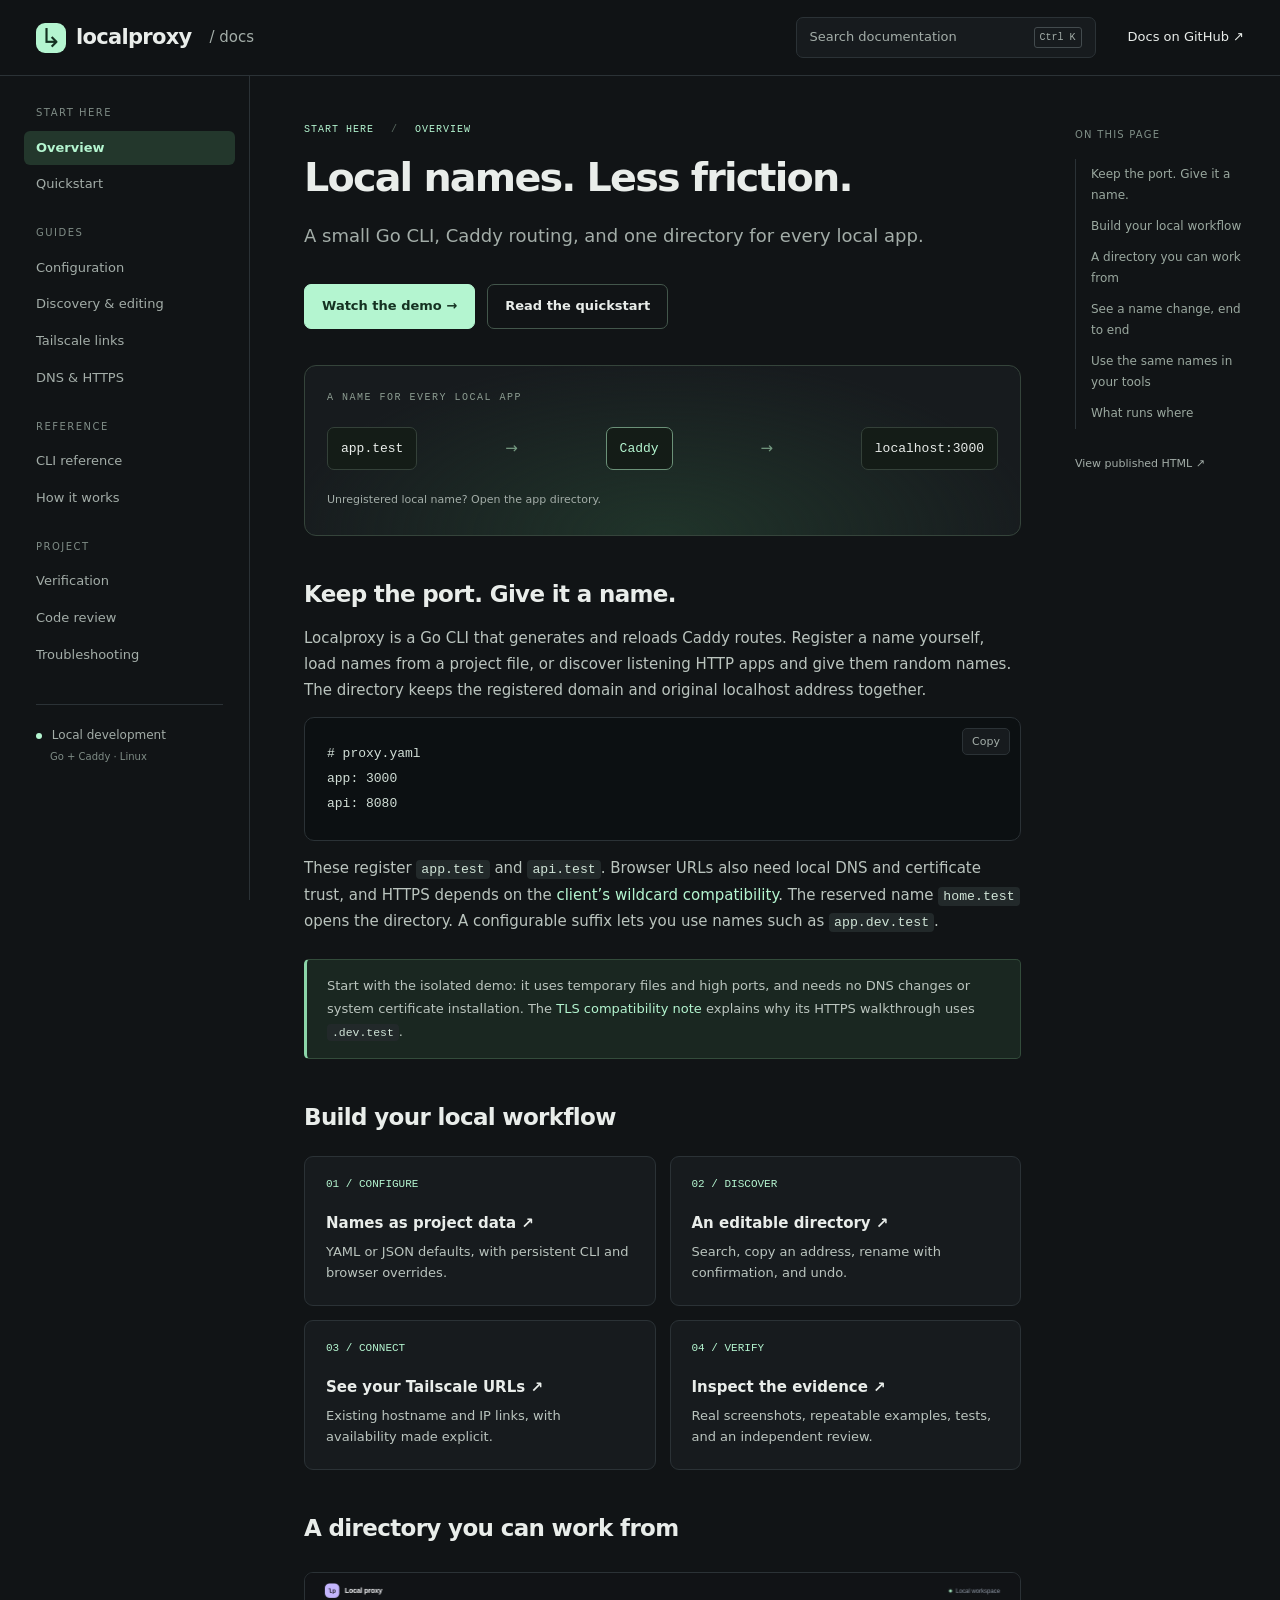
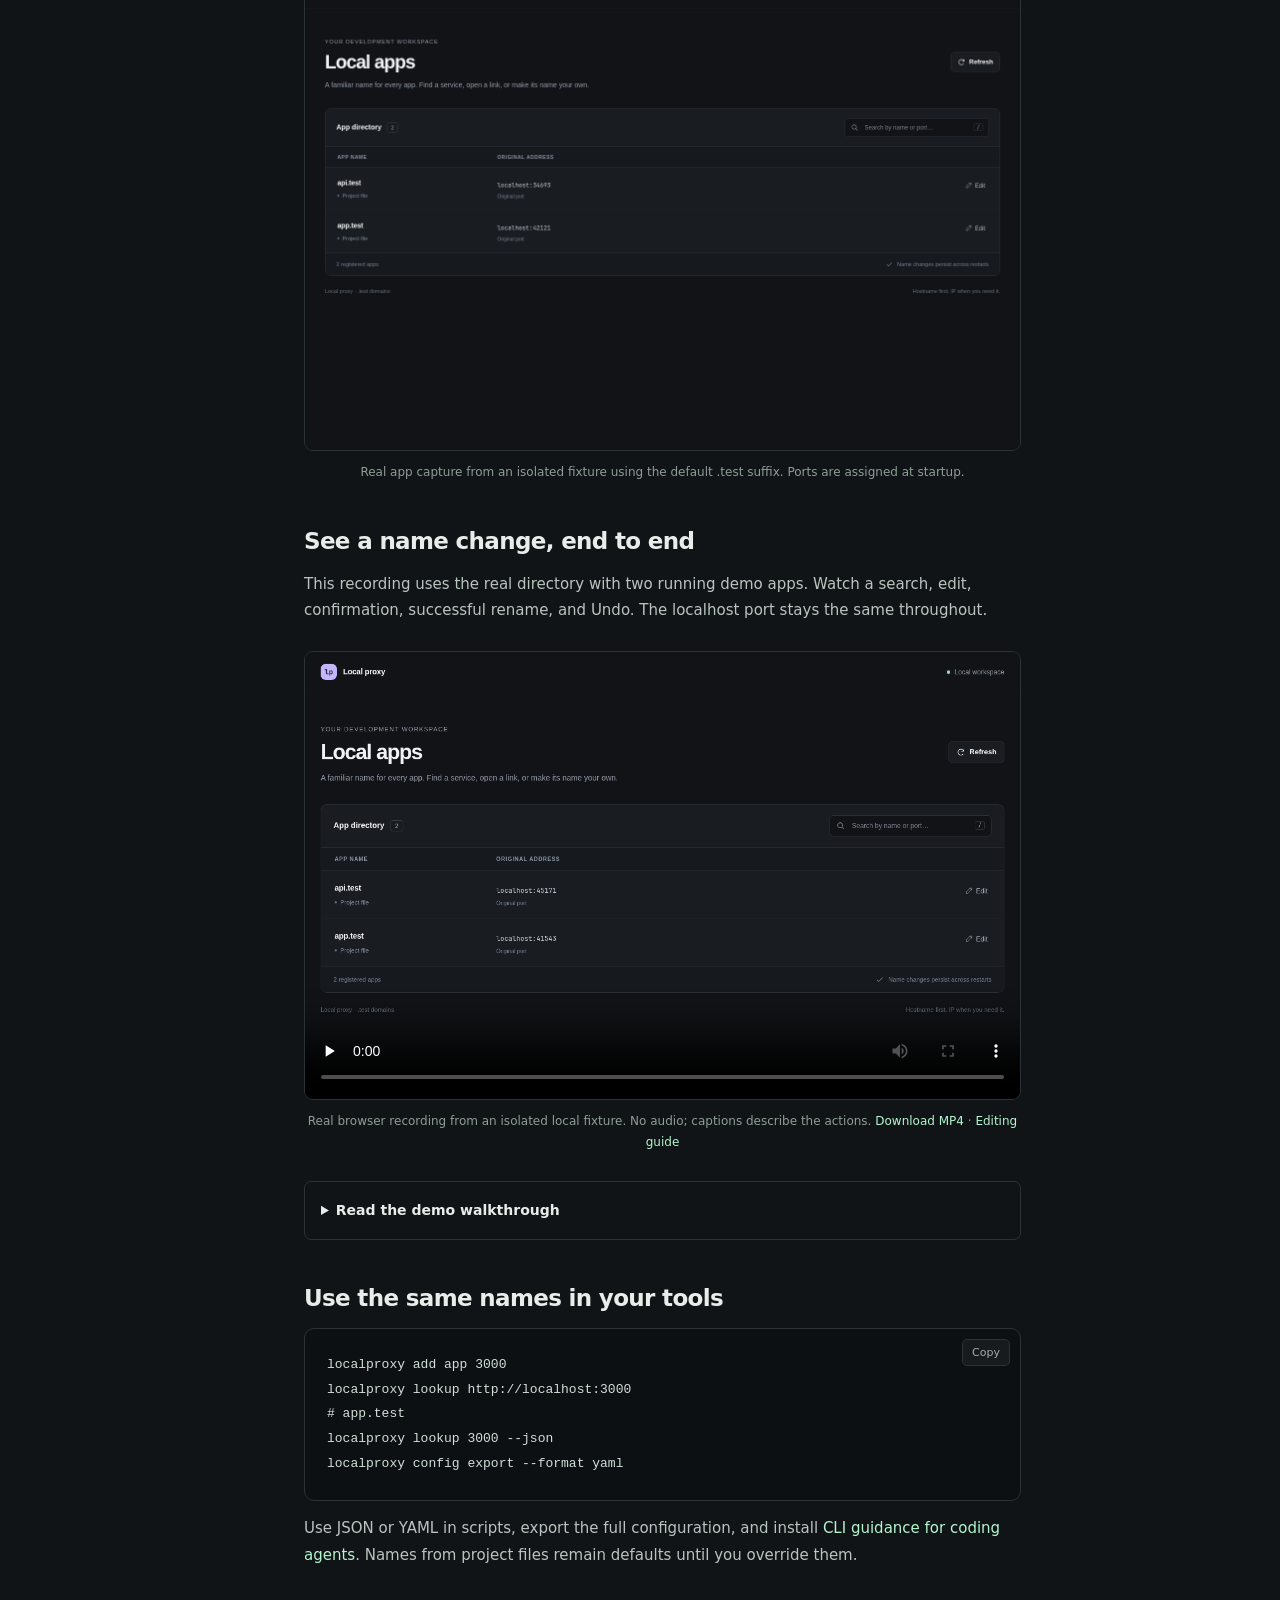
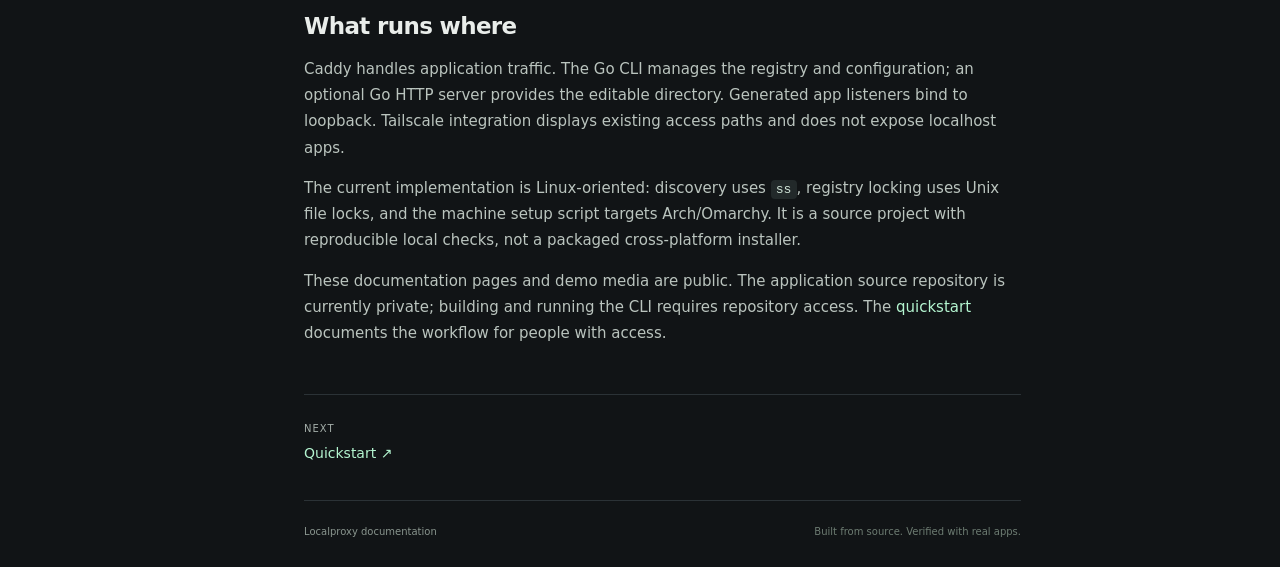
==== index.html @ 9cc5ea52 "Publish Local Proxy docs from e8565fd" ====
<!doctype html>
<html lang="en"><head><meta charset="utf-8"><meta name="viewport" content="width=device-width,initial-scale=1">
<meta name="description" content="A small Go CLI, Caddy routing, and one directory for every local app."><meta name="color-scheme" content="dark">
<title>Overview · Localproxy docs</title><link rel="icon" href="assets/icon.svg" type="image/svg+xml">
<link rel="stylesheet" href="assets/site.css"><script src="assets/site.js" defer></script></head>
<body><a class="skip" href="#main">Skip to content</a>
<header class="topbar"><a class="brand" href="index.html"><span class="brand-icon" aria-hidden="true">↳</span>localproxy<span class="docs-label">/ docs</span></a>
<button class="search-trigger" type="button" aria-haspopup="dialog"><span>Search documentation</span><kbd>Ctrl K</kbd></button>
<a class="repo-link" href="https://github.com/aaronS7/local-proxy-docs">Docs on GitHub <span aria-hidden="true">↗</span></a>
<button id="menu-toggle" type="button" aria-expanded="false" aria-controls="sidebar">Menu</button></header>
<div class="layout"><aside id="sidebar"><nav aria-label="Documentation"><p class="nav-label">START HERE</p><a href="index.html" aria-current="page">Overview</a><a href="quickstart.html">Quickstart</a><p class="nav-label">GUIDES</p><a href="configuration.html">Configuration</a><a href="directory.html">Discovery & editing</a><a href="tailnet.html">Tailscale links</a><a href="dns.html">DNS & HTTPS</a><p class="nav-label">REFERENCE</p><a href="cli.html">CLI reference</a><a href="architecture.html">How it works</a><p class="nav-label">PROJECT</p><a href="verification.html">Verification</a><a href="review.html">Code review</a><a href="troubleshooting.html">Troubleshooting</a></nav><div class="sidebar-note"><span class="dot"></span> Local development<br><small>Go + Caddy · Linux</small></div></aside>
<main id="main"><div class="eyebrow">START HERE <span>/</span> Overview</div><h1>Local names. Less friction.</h1><p class="lead">A small Go CLI, Caddy routing, and one directory for every local app.</p><div class="actions"><a class="button primary" href="#demo">Watch the demo <span aria-hidden="true">→</span></a><a class="button" href="quickstart.html">Read the quickstart</a></div>
<div class="routing" role="img" aria-label="app.test routes through Caddy to localhost port 3000. Unknown names under .test open the directory."><div class="routing-caption">A NAME FOR EVERY LOCAL APP</div><div class="route-flow"><span class="route-node">app.test</span><span class="route-arrow">→</span><span class="route-node accent">Caddy</span><span class="route-arrow">→</span><span class="route-node">localhost:3000</span></div><small>Unregistered local name? Open the app directory.</small></div>
<h2 id="overview">Keep the port. Give it a name.</h2>
<p>Localproxy is a Go CLI that generates and reloads Caddy routes. Register a name yourself, load names from a project file, or discover listening HTTP apps and give them random names. The directory keeps the registered domain and original localhost address together.</p>
<pre><code># proxy.yaml
app: 3000
api: 8080</code></pre>
<p>These register <code>app.test</code> and <code>api.test</code>. Browser URLs also need local DNS and certificate trust, and HTTPS depends on the <a href="dns.html#compatibility">client’s wildcard compatibility</a>. The reserved name <code>home.test</code> opens the directory. A configurable suffix lets you use names such as <code>app.dev.test</code>.</p>
<div class="callout"><p>Start with the isolated demo: it uses temporary files and high ports, and needs no DNS changes or system certificate installation. The <a href="dns.html#compatibility">TLS compatibility note</a> explains why its HTTPS walkthrough uses <code>.dev.test</code>.</p></div>
<h2 id="explore">Build your local workflow</h2>
<div class="cards"><a class="card" href="configuration.html"><span class="card-number">01 / CONFIGURE</span><strong>Names as project data ↗</strong><p>YAML or JSON defaults, with persistent CLI and browser overrides.</p></a><a class="card" href="directory.html"><span class="card-number">02 / DISCOVER</span><strong>An editable directory ↗</strong><p>Search, copy an address, rename with confirmation, and undo.</p></a><a class="card" href="tailnet.html"><span class="card-number">03 / CONNECT</span><strong>See your Tailscale URLs ↗</strong><p>Existing hostname and IP links, with availability made explicit.</p></a><a class="card" href="verification.html"><span class="card-number">04 / VERIFY</span><strong>Inspect the evidence ↗</strong><p>Real screenshots, repeatable examples, tests, and an independent review.</p></a></div>
<h2 id="preview">A directory you can work from</h2>
<figure><a href="assets/screenshots/directory-desktop.png"><img src="assets/screenshots/directory-desktop.png" width="1440" height="960" alt="Actual Localproxy directory showing api.test and app.test with localhost links and Edit buttons" loading="lazy"></a><figcaption>Real app capture from an isolated fixture using the default .test suffix. Ports are assigned at startup.</figcaption></figure>
<h2 id="demo">See a name change, end to end</h2>
<p>This recording uses the real directory with two running demo apps. Watch a search, edit, confirmation, successful rename, and Undo. The localhost port stays the same throughout.</p>
<figure class="demo-video"><video controls playsinline preload="none" poster="assets/videos/directory-demo-poster.png" width="1280" height="800" aria-label="Local Proxy demo: search, rename an app with confirmation, and undo the change">
<source src="assets/videos/directory-demo.webm" type="video/webm">
<source src="assets/videos/directory-demo.mp4" type="video/mp4">
<track kind="captions" src="assets/videos/directory-demo.en.vtt" srclang="en" label="English action descriptions" default>
<p>Your browser cannot play this video. <a href="assets/videos/directory-demo.mp4">Download the MP4 demo</a>.</p>
</video><figcaption>Real browser recording from an isolated local fixture. No audio; captions describe the actions. <a href="assets/videos/directory-demo.mp4">Download MP4</a> · <a href="directory.html#editing">Editing guide</a></figcaption></figure>
<details><summary>Read the demo walkthrough</summary><ol><li>The directory shows api.test and app.test, each with its original localhost URL.</li><li>Searching for api filters the directory to the matching app.</li><li>Clear the search, edit app.test, and enter storefront.</li><li>Save opens a confirmation showing app.test becoming storefront.test.</li><li>Confirm the rename. The new domain appears with the original port, and the success message offers Undo.</li><li>Undo restores app.test. The recording script verifies both name changes through real Caddy requests.</li></ol></details>
<h2 id="cli-workflow">Use the same names in your tools</h2>
<pre><code>localproxy add app 3000
localproxy lookup http://localhost:3000
# app.test
localproxy lookup 3000 --json
localproxy config export --format yaml</code></pre>
<p>Use JSON or YAML in scripts, export the full configuration, and install <a href="cli.html#agent-instructions">CLI guidance for coding agents</a>. Names from project files remain defaults until you override them.</p>
<h2 id="scope">What runs where</h2>
<p>Caddy handles application traffic. The Go CLI manages the registry and configuration; an optional Go HTTP server provides the editable directory. Generated app listeners bind to loopback. Tailscale integration displays existing access paths and does not expose localhost apps.</p>
<p>The current implementation is Linux-oriented: discovery uses <code>ss</code>, registry locking uses Unix file locks, and the machine setup script targets Arch/Omarchy. It is a source project with reproducible local checks, not a packaged cross-platform installer.</p>

<p>These documentation pages and demo media are public. The application source repository is currently private; building and running the CLI requires repository access. The <a href="quickstart.html">quickstart</a> documents the workflow for people with access.</p>

<nav class="page-nav" aria-label="Adjacent pages"><a href="quickstart.html"><span>Next</span>Quickstart <span aria-hidden="true">↗</span></a></nav><footer>Localproxy documentation <span>Built from source. Verified with real apps.</span></footer></main>
<aside class="toc"><p>ON THIS PAGE</p><nav aria-label="On this page"><a href="#overview">Keep the port. Give it a name.</a><a href="#explore">Build your local workflow</a><a href="#preview">A directory you can work from</a><a href="#demo">See a name change, end to end</a><a href="#cli-workflow">Use the same names in your tools</a><a href="#scope">What runs where</a></nav><a class="source-link" href="https://github.com/aaronS7/local-proxy-docs/blob/main/index.html">View published HTML ↗</a></aside></div>
<dialog id="search-dialog" aria-labelledby="search-title"><div class="search-head"><label id="search-title" for="docs-search">Search the docs</label><button id="search-close" type="button" aria-label="Close search">Esc</button></div><input id="docs-search" type="search" placeholder="Try: rename, YAML, HTTPS…" autocomplete="off"><p id="search-status" role="status"></p><div id="search-results"></div></dialog>
<div id="copy-status" class="sr-only" role="status"></div></body></html>
---- assets/site.css ----
:root {
  --bg:#111416;
  --panel:#171b1e;
  --line:#2b3236;
  --text:#e9edea;
  --muted:#a3ada8;
  --green:#b4f5d0;
  --mono:ui-monospace,SFMono-Regular,Consolas,monospace;
  --sans:Inter,ui-sans-serif,system-ui,-apple-system,BlinkMacSystemFont,"Segoe UI",sans-serif;
  color-scheme:dark;
}
* {
  box-sizing:border-box;
}
html {
  scroll-behavior:smooth;
  scroll-padding-top:100px;
}
body {
  margin:0;
  background:var(--bg);
  color:var(--text);
  font:15px/1.75 var(--sans);
}
a {
  color:var(--green);
  text-decoration:none;
}
a:hover {
  text-decoration:underline;
}
button,input {
  font:inherit;
}
button {
  cursor:pointer;
}
button:disabled {
  cursor:wait;
}
button,a,input,summary {
  touch-action:manipulation;
}
button:focus-visible,a:focus-visible,input:focus-visible,summary:focus-visible {
  outline:2px solid var(--green);
  outline-offset:4px;
}
code,kbd,pre {
  font-family:var(--mono);
}
code {
  font-size:.88em;
  color:#d0e4d7;
  background:#22292a;
  padding:2px 5px;
  border-radius:4px;
}
pre {
  position:relative;
  background:#0c1012;
  border:1px solid var(--line);
  border-radius:10px;
  padding:24px 70px 24px 22px;
  overflow:auto;
  font-size:13px;
  line-height:1.9;
  max-width:100%;
}
pre code {
  padding:0;
  background:none;
  color:#d2dfd7;
  font-size:inherit;
}
pre .copy-code {
  position:absolute;
  right:10px;
  top:10px;
  border:1px solid var(--line);
  background:var(--panel);
  color:var(--muted);
  font:11px var(--sans);
  padding:6px 9px;
  border-radius:5px;
}
.topbar {
  height:76px;
  position:sticky;
  top:0;
  z-index:10;
  background:#111416f5;
  border-bottom:1px solid var(--line);
  display:flex;
  align-items:center;
  gap:32px;
  padding:0 36px;
}
.brand {
  color:var(--text);
  font-size:21px;
  letter-spacing:-.7px;
  font-weight:650;
  display:flex;
  align-items:center;
  gap:10px;
  white-space:nowrap;
}
.brand:hover {
  text-decoration:none;
}
.brand-icon {
  display:grid;
  place-items:center;
  color:#143121;
  background:var(--green);
  border-radius:9px;
  width:30px;
  height:30px;
  font:26px var(--mono);
}
.docs-label {
  font-size:15px;
  font-weight:400;
  color:var(--muted);
  margin-left:8px;
  letter-spacing:0;
}
.search-trigger {
  margin-left:auto;
  width:300px;
  text-align:left;
  display:flex;
  align-items:center;
  justify-content:space-between;
  background:var(--panel);
  border:1px solid var(--line);
  color:var(--muted);
  padding:8px 13px;
  border-radius:7px;
  font-size:13px;
}
kbd {
  font-size:10px;
  border:1px solid #434b4e;
  border-radius:3px;
  padding:1px 5px;
  color:var(--muted);
}
.repo-link {
  font-size:13px;
  color:var(--text);
}
.layout {
  max-width:1550px;
  margin:auto;
  display:grid;
  grid-template-columns:250px minmax(0,1fr) 205px;
}
#sidebar {
  position:sticky;
  top:76px;
  height:calc(100vh - 76px);
  padding:28px 26px 20px 36px;
  overflow-y:auto;
  border-right:1px solid var(--line);
}
.nav-label {
  font-size:10px;
  letter-spacing:1.5px;
  color:#7f8c86;
  margin:22px 0 9px;
}
.nav-label:first-child {
  margin-top:0;
}
#sidebar nav>a {
  display:block;
  color:var(--muted);
  font-size:13px;
  padding:6px 12px;
  margin:2px -12px;
  border-radius:6px;
}
#sidebar nav>a:hover {
  background:#1d2622;
  color:var(--text);
  text-decoration:none;
}
#sidebar nav>a[aria-current] {
  background:#23372c;
  color:var(--green);
  font-weight:600;
}
.sidebar-note {
  border-top:1px solid var(--line);
  margin-top:32px;
  padding-top:20px;
  font-size:12px;
  color:var(--muted);
}
.sidebar-note small {
  color:#7f8c86;
  margin-left:14px;
}
.dot {
  width:6px;
  height:6px;
  display:inline-block;
  border-radius:50%;
  background:var(--green);
  margin-right:6px;
}
main {
  padding:48px 54px 24px;
  min-width:0;
  max-width:980px;
}
.eyebrow {
  font:10px var(--mono);
  color:var(--green);
  letter-spacing:1px;
  text-transform:uppercase;
  margin-bottom:20px;
}
.eyebrow span {
  margin:0 10px;
  color:#5a6961;
}
h1 {
  font-size:clamp(32px,3.1vw,48px);
  letter-spacing:-1.8px;
  line-height:1.15;
  font-weight:560;
  max-width:660px;
  margin:0 0 20px;
}
.lead {
  font-size:18px;
  line-height:1.65;
  color:var(--muted);
  margin:0 0 34px;
  max-width:660px;
}
h2 {
  font-size:23px;
  letter-spacing:-.65px;
  font-weight:550;
  line-height:1.4;
  margin:42px 0 14px;
}
h3 {
  font-size:16px;
  margin:28px 0 10px;
  font-weight:600;
}
p {
  color:#bac4be;
  margin:14px 0;
}
strong {
  color:var(--text);
  font-weight:600;
}
li {
  color:#bac4be;
  margin:8px 0;
}
ul,ol {
  padding-left:23px;
}
.toc {
  position:sticky;
  top:76px;
  align-self:start;
  padding:50px 24px 20px 0;
  max-height:calc(100vh - 76px);
  overflow-y:auto;
  font-size:12px;
}
.toc p {
  font-size:10px;
  letter-spacing:1.2px;
  color:#809088;
  margin:0 0 15px;
}
.toc nav {
  border-left:1px solid var(--line);
}
.toc nav a {
  display:block;
  color:#9aa89f;
  padding:5px 0 5px 15px;
}
.source-link {
  display:block;
  margin-top:25px;
  color:var(--muted);
  font-size:11px;
}
.actions {
  display:flex;
  gap:12px;
  flex-wrap:wrap;
  margin:26px 0 36px;
}
.button {
  padding:10px 17px;
  border:1px solid #43564b;
  border-radius:7px;
  color:var(--text);
  font-size:13px;
  font-weight:600;
}
.button.primary {
  color:#153222;
  background:var(--green);
  border-color:var(--green);
}
.button:hover {
  text-decoration:none;
  filter:brightness(1.1);
}
.routing {
  margin:32px 0;
  padding:26px 22px;
  background:radial-gradient(ellipse at 50% 100%,#20342a 0,transparent 75%),var(--panel);
  border:1px solid #35443b;
  border-radius:12px;
}
.routing-caption {
  color:#8d9d92;
  font:10px var(--mono);
  letter-spacing:1.5px;
  margin-bottom:24px;
}
.route-flow {
  display:flex;
  align-items:center;
  justify-content:space-between;
  gap:12px;
  flex-wrap:wrap;
}
.route-node {
  font:13px var(--mono);
  padding:13px;
  border-radius:7px;
  border:1px solid #344139;
  background:#141c17;
}
.route-node.accent {
  color:var(--green);
  border-color:#6b9178;
}
.route-arrow {
  color:#749980;
}
.routing small {
  display:block;
  color:var(--muted);
  font-size:11px;
  margin-top:20px;
}
.cards {
  display:grid;
  grid-template-columns:1fr 1fr;
  gap:14px;
  margin-top:22px;
}
.card {
  display:block;
  padding:21px;
  border:1px solid var(--line);
  border-radius:9px;
  background:var(--panel);
  color:var(--text);
}
.card:hover {
  border-color:#668874;
  text-decoration:none;
}
.card .card-number {
  font:11px var(--mono);
  color:var(--green);
  display:block;
  margin-bottom:20px;
}
.card strong {
  display:block;
  font-size:15px;
}
.card p {
  font-size:13px;
  margin:5px 0 0;
  line-height:1.65;
}
.callout {
  padding:15px 20px;
  background:#1a2721;
  border:1px solid #334c3b;
  border-left:3px solid #8bd5a8;
  border-radius:5px;
  margin:25px 0;
  font-size:13px;
}
.callout p {
  margin:0;
}
.callout.warning {
  background:#292419;
  border-color:#5a4c2b;
}
.table-wrap {
  overflow-x:auto;
  margin:24px 0;
}
table {
  border-collapse:collapse;
  width:100%;
  font-size:13px;
}
th {
  text-align:left;
  font-weight:500;
  color:#a1b5a8;
  background:var(--panel);
}
td,th {
  padding:12px 14px;
  border-bottom:1px solid var(--line);
  vertical-align:top;
}
td {
  color:#bac4be;
}
figure {
  margin:28px 0;
}
figure img,
figure video {
  display:block;
  width:100%;
  height:auto;
  border:1px solid var(--line);
  border-radius:9px;
}
figure.mobile img {
  max-width:310px;
  margin:auto;
}
figcaption {
  font-size:12px;
  color:#8e9e94;
  text-align:center;
  margin:11px 0;
}
.page-nav {
  border-top:1px solid var(--line);
  margin-top:48px;
  padding-top:25px;
  display:flex;
  justify-content:space-between;
  gap:15px;
}
.page-nav a {
  font-size:14px;
}
.page-nav a>span:first-child {
  display:block;
  font-size:10px;
  color:var(--muted);
  text-transform:uppercase;
  letter-spacing:1px;
  margin-bottom:3px;
}
footer {
  border-top:1px solid var(--line);
  padding-top:22px;
  margin-top:35px;
  font-size:10px;
  color:#89958e;
  display:flex;
  justify-content:space-between;
  gap:20px;
}
footer span {
  color:#6d7c72;
}
.skip {
  position:fixed;
  left:10px;
  top:-60px;
  background:var(--green);
  color:#111;
  padding:8px 16px;
  z-index:100;
}
.skip:focus {
  top:10px;
}
.sr-only {
  position:absolute;
  width:1px;
  height:1px;
  padding:0;
  margin:-1px;
  overflow:hidden;
  clip:rect(0,0,0,0);
  white-space:nowrap;
  border:0;
}
#menu-toggle {
  display:none;
}
dialog {
  width:min(620px,calc(100% - 32px));
  max-height:75vh;
  border:1px solid #48594e;
  border-radius:13px;
  padding:22px;
  background:#171d19;
  color:var(--text);
  box-shadow:0 25px 100px #0009;
}
dialog::backdrop {
  background:#050908bf;
  backdrop-filter:blur(4px);
}
.search-head {
  display:flex;
  align-items:center;
  justify-content:space-between;
  margin-bottom:16px;
  font-size:13px;
}
#search-close {
  font-size:11px;
  color:var(--muted);
  border:1px solid var(--line);
  border-radius:4px;
  background:var(--bg);
  padding:4px 8px;
}
#docs-search {
  width:100%;
  padding:12px 14px;
  color:var(--text);
  border:1px solid #526958;
  border-radius:7px;
  background:var(--bg);
  font-size:16px;
}
#search-status {
  font-size:12px;
}
#search-results a {
  display:block;
  padding:14px 12px;
  border-radius:7px;
  color:var(--text);
}
#search-results a:hover {
  background:#26392c;
  text-decoration:none;
}
#search-results a span {
  display:block;
  font-size:12px;
  color:var(--muted);
  margin-top:3px;
}
#search-results a mark {
  background:#496c50;
  color:white;
}
details {
  border:1px solid var(--line);
  border-radius:7px;
  padding:16px;
  margin:14px 0;
}
summary {
  cursor:pointer;
  font-weight:600;
  font-size:14px;
}
@media(min-width:1600px) {
  .layout {
    border-left:1px solid var(--line);
    border-right:1px solid var(--line);
  }
}
@media(max-width:1180px) {
  .layout {
    grid-template-columns:220px minmax(0,1fr);
  }
  .toc {
    display:none;
  }
  main {
    padding:42px 40px;
  }
  #sidebar {
    padding-left:28px;
  }
  .topbar {
    padding:0 28px;
  }
}
@media(max-width:760px) {
  .topbar {
    height:64px;
    padding:0 18px;
    gap:16px;
  }
  .brand {
    font-size:18px;
  }
  .docs-label {
    font-size:12px;
    margin-left:0;
  }
  .brand-icon {
    width:26px;
    height:26px;
    font-size:22px;
  }
  .repo-link {
    display:none;
  }
  .search-trigger {
    width:auto;
    background:none;
    border:0;
    padding:8px;
    margin-left:auto;
  }
  .search-trigger span {
    font-size:0;
  }
  .search-trigger span:after {
    content:'Search';
    font-size:12px;
  }
  .search-trigger kbd {
    display:none;
  }
  #menu-toggle {
    display:block;
    border:1px solid var(--line);
    border-radius:5px;
    background:var(--panel);
    color:var(--text);
    padding:4px 8px;
    font-size:12px;
  }
  .layout {
    display:block;
  }
  #sidebar {
    display:none;
    position:fixed;
    top:64px;
    bottom:0;
    left:0;
    width:260px;
    background:var(--bg);
    z-index:9;
    height:auto;
    border-right:1px solid #4d6052;
    box-shadow:20px 0 40px #0007;
  }
  #sidebar.is-open {
    display:block;
  }
  main {
    padding:32px 22px 24px;
  }
  h1 {
    font-size:36px;
    letter-spacing:-1.2px;
  }
  .lead {
    font-size:16px;
  }
  .cards {
    grid-template-columns:1fr;
  }
  .route-flow {
    justify-content:center;
  }
  .route-node {
    font-size:11px;
    padding:9px;
  }
  .routing {
    padding:22px 14px;
  }
  .routing-caption {
    font-size:9px;
  }
  pre {
    font-size:11px;
    padding-left:15px;
  }
  .page-nav {
    font-size:12px;
  }
  footer {
    display:block;
  }
  footer span {
    display:block;
    margin-top:6px;
  }
}
@media(prefers-reduced-motion:reduce) {
  html {
    scroll-behavior:auto;
  }
}
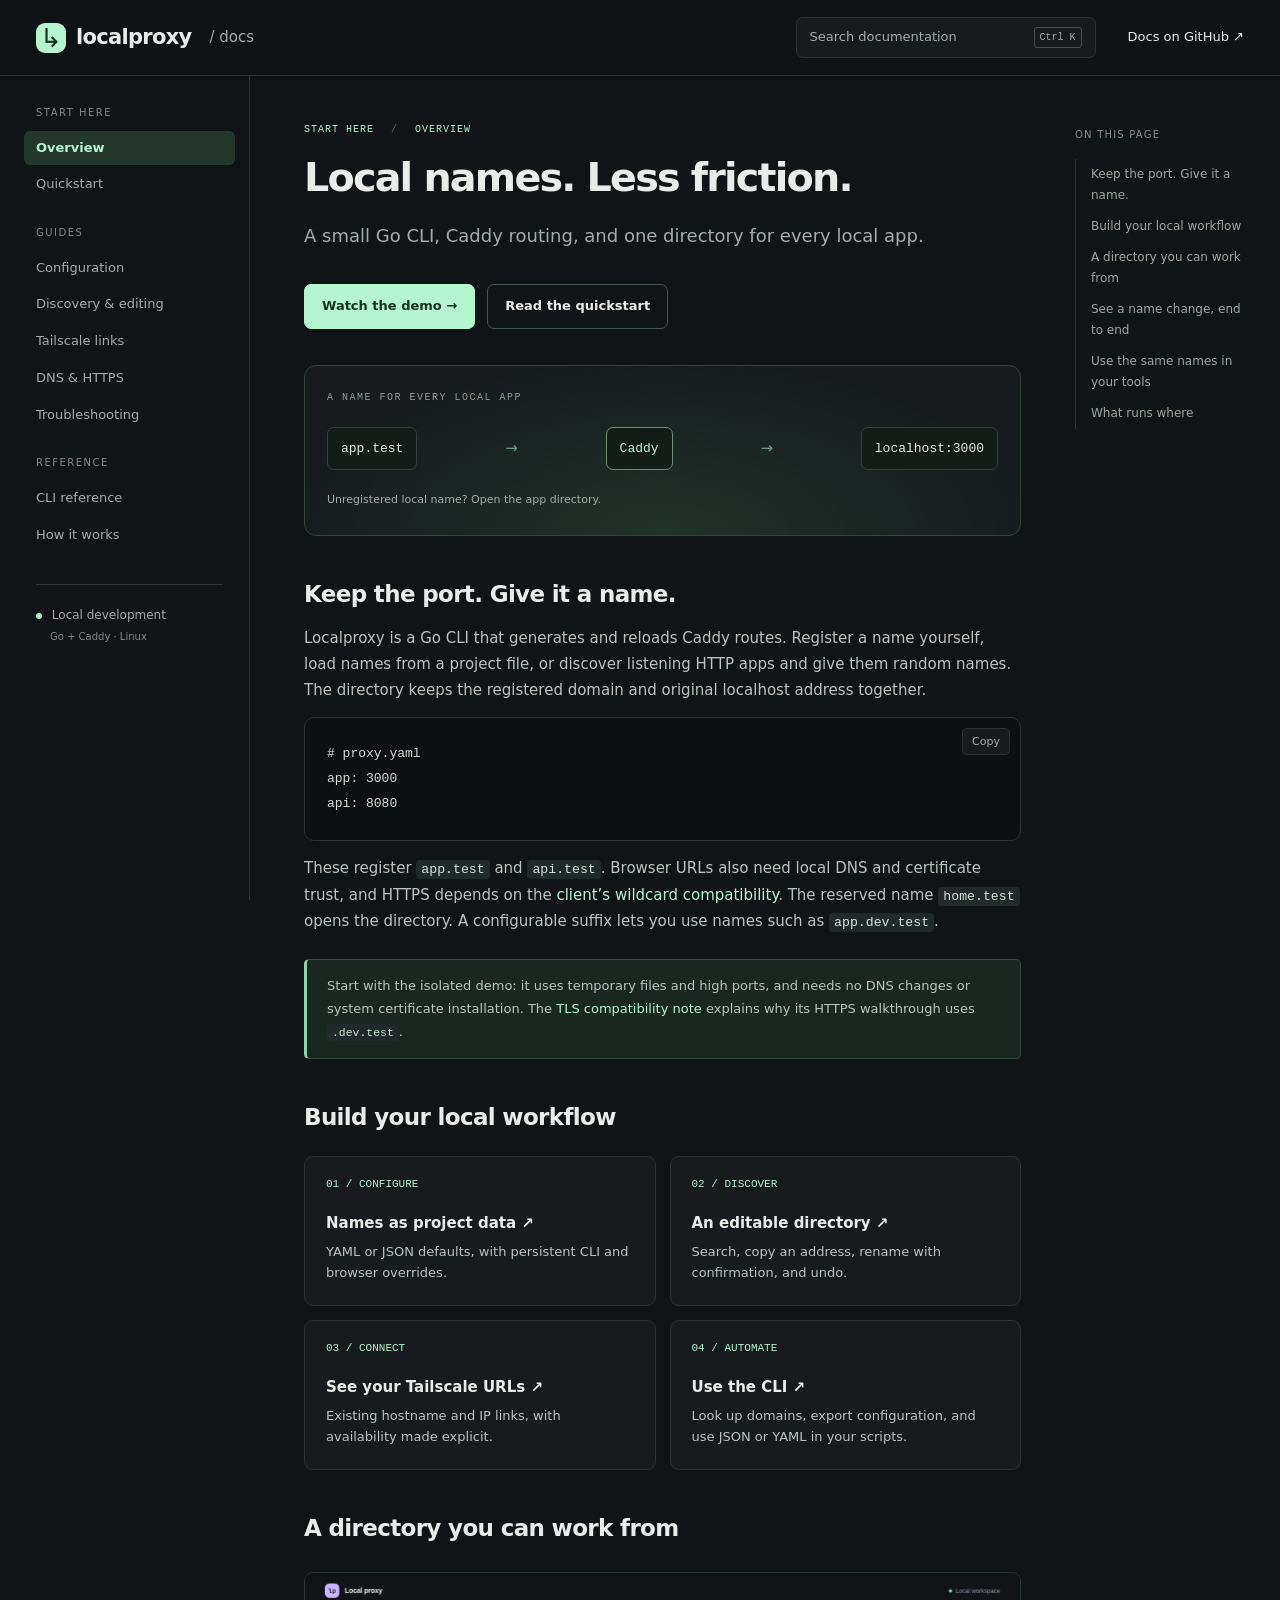
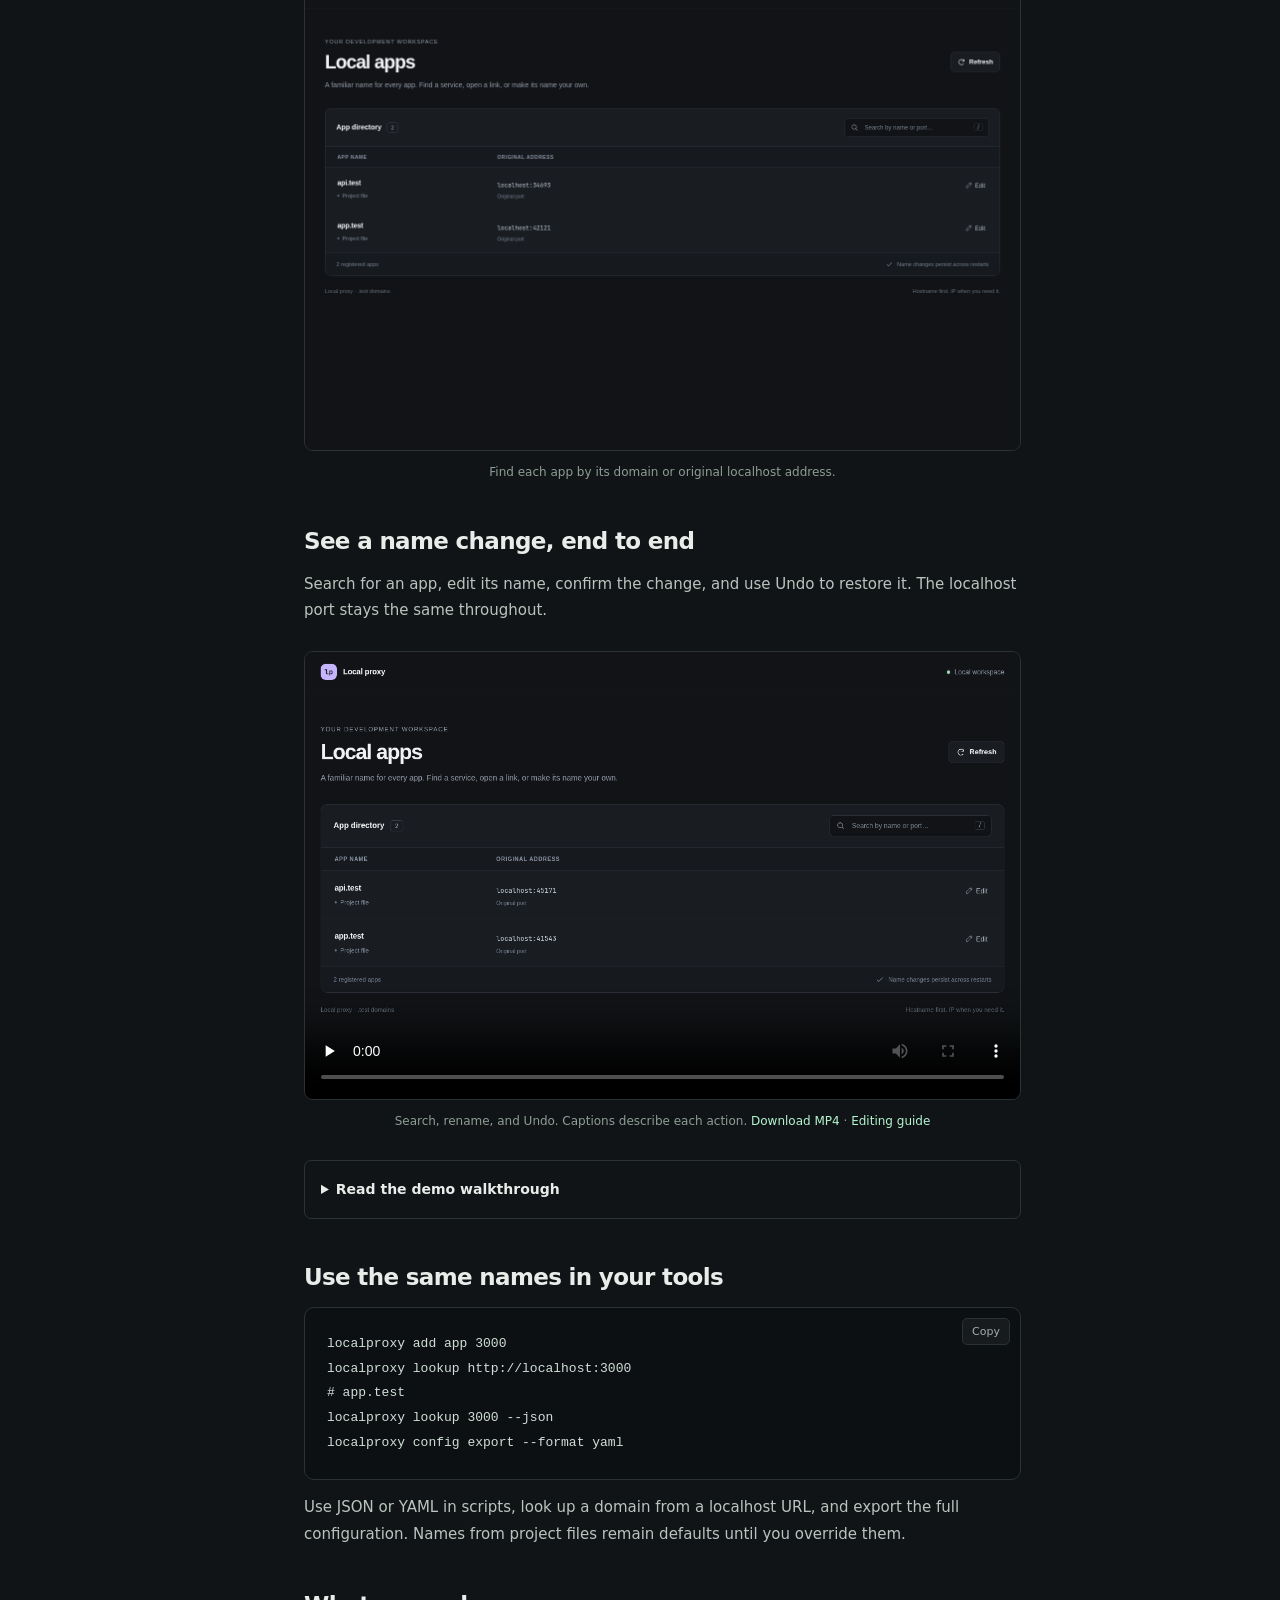
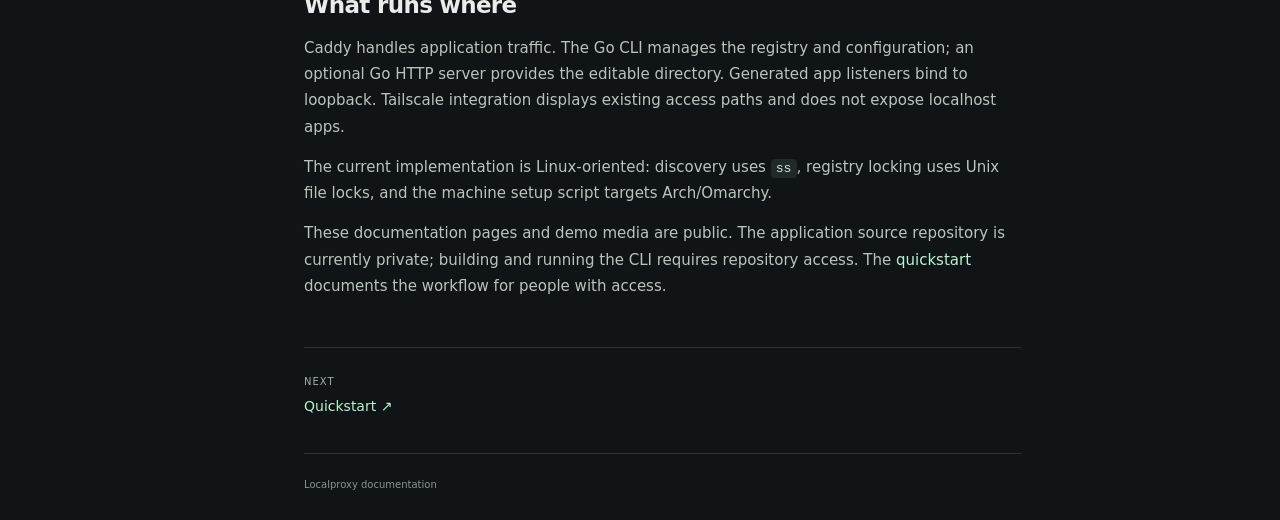
==== commit 249e6e7e: "Publish Local Proxy docs from 66753e6" ====
--- a/index.html
+++ b/index.html
@@ -8,7 +8,7 @@
 <button class="search-trigger" type="button" aria-haspopup="dialog"><span>Search documentation</span><kbd>Ctrl K</kbd></button>
 <a class="repo-link" href="https://github.com/aaronS7/local-proxy-docs">Docs on GitHub <span aria-hidden="true">↗</span></a>
 <button id="menu-toggle" type="button" aria-expanded="false" aria-controls="sidebar">Menu</button></header>
-<div class="layout"><aside id="sidebar"><nav aria-label="Documentation"><p class="nav-label">START HERE</p><a href="index.html" aria-current="page">Overview</a><a href="quickstart.html">Quickstart</a><p class="nav-label">GUIDES</p><a href="configuration.html">Configuration</a><a href="directory.html">Discovery & editing</a><a href="tailnet.html">Tailscale links</a><a href="dns.html">DNS & HTTPS</a><p class="nav-label">REFERENCE</p><a href="cli.html">CLI reference</a><a href="architecture.html">How it works</a><p class="nav-label">PROJECT</p><a href="verification.html">Verification</a><a href="review.html">Code review</a><a href="troubleshooting.html">Troubleshooting</a></nav><div class="sidebar-note"><span class="dot"></span> Local development<br><small>Go + Caddy · Linux</small></div></aside>
+<div class="layout"><aside id="sidebar"><nav aria-label="Documentation"><p class="nav-label">START HERE</p><a href="index.html" aria-current="page">Overview</a><a href="quickstart.html">Quickstart</a><p class="nav-label">GUIDES</p><a href="configuration.html">Configuration</a><a href="directory.html">Discovery & editing</a><a href="tailnet.html">Tailscale links</a><a href="dns.html">DNS & HTTPS</a><a href="troubleshooting.html">Troubleshooting</a><p class="nav-label">REFERENCE</p><a href="cli.html">CLI reference</a><a href="architecture.html">How it works</a></nav><div class="sidebar-note"><span class="dot"></span> Local development<br><small>Go + Caddy · Linux</small></div></aside>
 <main id="main"><div class="eyebrow">START HERE <span>/</span> Overview</div><h1>Local names. Less friction.</h1><p class="lead">A small Go CLI, Caddy routing, and one directory for every local app.</p><div class="actions"><a class="button primary" href="#demo">Watch the demo <span aria-hidden="true">→</span></a><a class="button" href="quickstart.html">Read the quickstart</a></div>
 <div class="routing" role="img" aria-label="app.test routes through Caddy to localhost port 3000. Unknown names under .test open the directory."><div class="routing-caption">A NAME FOR EVERY LOCAL APP</div><div class="route-flow"><span class="route-node">app.test</span><span class="route-arrow">→</span><span class="route-node accent">Caddy</span><span class="route-arrow">→</span><span class="route-node">localhost:3000</span></div><small>Unregistered local name? Open the app directory.</small></div>
 <h2 id="overview">Keep the port. Give it a name.</h2>
@@ -19,32 +19,32 @@
 <p>These register <code>app.test</code> and <code>api.test</code>. Browser URLs also need local DNS and certificate trust, and HTTPS depends on the <a href="dns.html#compatibility">client’s wildcard compatibility</a>. The reserved name <code>home.test</code> opens the directory. A configurable suffix lets you use names such as <code>app.dev.test</code>.</p>
 <div class="callout"><p>Start with the isolated demo: it uses temporary files and high ports, and needs no DNS changes or system certificate installation. The <a href="dns.html#compatibility">TLS compatibility note</a> explains why its HTTPS walkthrough uses <code>.dev.test</code>.</p></div>
 <h2 id="explore">Build your local workflow</h2>
-<div class="cards"><a class="card" href="configuration.html"><span class="card-number">01 / CONFIGURE</span><strong>Names as project data ↗</strong><p>YAML or JSON defaults, with persistent CLI and browser overrides.</p></a><a class="card" href="directory.html"><span class="card-number">02 / DISCOVER</span><strong>An editable directory ↗</strong><p>Search, copy an address, rename with confirmation, and undo.</p></a><a class="card" href="tailnet.html"><span class="card-number">03 / CONNECT</span><strong>See your Tailscale URLs ↗</strong><p>Existing hostname and IP links, with availability made explicit.</p></a><a class="card" href="verification.html"><span class="card-number">04 / VERIFY</span><strong>Inspect the evidence ↗</strong><p>Real screenshots, repeatable examples, tests, and an independent review.</p></a></div>
+<div class="cards"><a class="card" href="configuration.html"><span class="card-number">01 / CONFIGURE</span><strong>Names as project data ↗</strong><p>YAML or JSON defaults, with persistent CLI and browser overrides.</p></a><a class="card" href="directory.html"><span class="card-number">02 / DISCOVER</span><strong>An editable directory ↗</strong><p>Search, copy an address, rename with confirmation, and undo.</p></a><a class="card" href="tailnet.html"><span class="card-number">03 / CONNECT</span><strong>See your Tailscale URLs ↗</strong><p>Existing hostname and IP links, with availability made explicit.</p></a><a class="card" href="cli.html"><span class="card-number">04 / AUTOMATE</span><strong>Use the CLI ↗</strong><p>Look up domains, export configuration, and use JSON or YAML in your scripts.</p></a></div>
 <h2 id="preview">A directory you can work from</h2>
-<figure><a href="assets/screenshots/directory-desktop.png"><img src="assets/screenshots/directory-desktop.png" width="1440" height="960" alt="Actual Localproxy directory showing api.test and app.test with localhost links and Edit buttons" loading="lazy"></a><figcaption>Real app capture from an isolated fixture using the default .test suffix. Ports are assigned at startup.</figcaption></figure>
+<figure><a href="assets/screenshots/directory-desktop.png"><img src="assets/screenshots/directory-desktop.png" width="1440" height="960" alt="Localproxy directory showing api.test and app.test with localhost links and Edit buttons" loading="lazy"></a><figcaption>Find each app by its domain or original localhost address.</figcaption></figure>
 <h2 id="demo">See a name change, end to end</h2>
-<p>This recording uses the real directory with two running demo apps. Watch a search, edit, confirmation, successful rename, and Undo. The localhost port stays the same throughout.</p>
+<p>Search for an app, edit its name, confirm the change, and use Undo to restore it. The localhost port stays the same throughout.</p>
 <figure class="demo-video"><video controls playsinline preload="none" poster="assets/videos/directory-demo-poster.png" width="1280" height="800" aria-label="Local Proxy demo: search, rename an app with confirmation, and undo the change">
 <source src="assets/videos/directory-demo.webm" type="video/webm">
 <source src="assets/videos/directory-demo.mp4" type="video/mp4">
 <track kind="captions" src="assets/videos/directory-demo.en.vtt" srclang="en" label="English action descriptions" default>
 <p>Your browser cannot play this video. <a href="assets/videos/directory-demo.mp4">Download the MP4 demo</a>.</p>
-</video><figcaption>Real browser recording from an isolated local fixture. No audio; captions describe the actions. <a href="assets/videos/directory-demo.mp4">Download MP4</a> · <a href="directory.html#editing">Editing guide</a></figcaption></figure>
-<details><summary>Read the demo walkthrough</summary><ol><li>The directory shows api.test and app.test, each with its original localhost URL.</li><li>Searching for api filters the directory to the matching app.</li><li>Clear the search, edit app.test, and enter storefront.</li><li>Save opens a confirmation showing app.test becoming storefront.test.</li><li>Confirm the rename. The new domain appears with the original port, and the success message offers Undo.</li><li>Undo restores app.test. The recording script verifies both name changes through real Caddy requests.</li></ol></details>
+</video><figcaption>Search, rename, and Undo. Captions describe each action. <a href="assets/videos/directory-demo.mp4">Download MP4</a> · <a href="directory.html#editing">Editing guide</a></figcaption></figure>
+<details><summary>Read the demo walkthrough</summary><ol><li>The directory shows api.test and app.test, each with its original localhost URL.</li><li>Searching for api filters the directory to the matching app.</li><li>Clear the search, edit app.test, and enter storefront.</li><li>Save opens a confirmation showing app.test becoming storefront.test.</li><li>Confirm the rename. The new domain appears with the original port, and the success message offers Undo.</li><li>Undo restores app.test and its route.</li></ol></details>
 <h2 id="cli-workflow">Use the same names in your tools</h2>
 <pre><code>localproxy add app 3000
 localproxy lookup http://localhost:3000
 # app.test
 localproxy lookup 3000 --json
 localproxy config export --format yaml</code></pre>
-<p>Use JSON or YAML in scripts, export the full configuration, and install <a href="cli.html#agent-instructions">CLI guidance for coding agents</a>. Names from project files remain defaults until you override them.</p>
+<p>Use JSON or YAML in scripts, look up a domain from a localhost URL, and export the full configuration. Names from project files remain defaults until you override them.</p>
 <h2 id="scope">What runs where</h2>
 <p>Caddy handles application traffic. The Go CLI manages the registry and configuration; an optional Go HTTP server provides the editable directory. Generated app listeners bind to loopback. Tailscale integration displays existing access paths and does not expose localhost apps.</p>
-<p>The current implementation is Linux-oriented: discovery uses <code>ss</code>, registry locking uses Unix file locks, and the machine setup script targets Arch/Omarchy. It is a source project with reproducible local checks, not a packaged cross-platform installer.</p>
+<p>The current implementation is Linux-oriented: discovery uses <code>ss</code>, registry locking uses Unix file locks, and the machine setup script targets Arch/Omarchy.</p>
 
 <p>These documentation pages and demo media are public. The application source repository is currently private; building and running the CLI requires repository access. The <a href="quickstart.html">quickstart</a> documents the workflow for people with access.</p>
 
-<nav class="page-nav" aria-label="Adjacent pages"><a href="quickstart.html"><span>Next</span>Quickstart <span aria-hidden="true">↗</span></a></nav><footer>Localproxy documentation <span>Built from source. Verified with real apps.</span></footer></main>
-<aside class="toc"><p>ON THIS PAGE</p><nav aria-label="On this page"><a href="#overview">Keep the port. Give it a name.</a><a href="#explore">Build your local workflow</a><a href="#preview">A directory you can work from</a><a href="#demo">See a name change, end to end</a><a href="#cli-workflow">Use the same names in your tools</a><a href="#scope">What runs where</a></nav><a class="source-link" href="https://github.com/aaronS7/local-proxy-docs/blob/main/index.html">View published HTML ↗</a></aside></div>
+<nav class="page-nav" aria-label="Adjacent pages"><a href="quickstart.html"><span>Next</span>Quickstart <span aria-hidden="true">↗</span></a></nav><footer>Localproxy documentation</footer></main>
+<aside class="toc"><p>ON THIS PAGE</p><nav aria-label="On this page"><a href="#overview">Keep the port. Give it a name.</a><a href="#explore">Build your local workflow</a><a href="#preview">A directory you can work from</a><a href="#demo">See a name change, end to end</a><a href="#cli-workflow">Use the same names in your tools</a><a href="#scope">What runs where</a></nav></aside></div>
 <dialog id="search-dialog" aria-labelledby="search-title"><div class="search-head"><label id="search-title" for="docs-search">Search the docs</label><button id="search-close" type="button" aria-label="Close search">Esc</button></div><input id="docs-search" type="search" placeholder="Try: rename, YAML, HTTPS…" autocomplete="off"><p id="search-status" role="status"></p><div id="search-results"></div></dialog>
 <div id="copy-status" class="sr-only" role="status"></div></body></html>
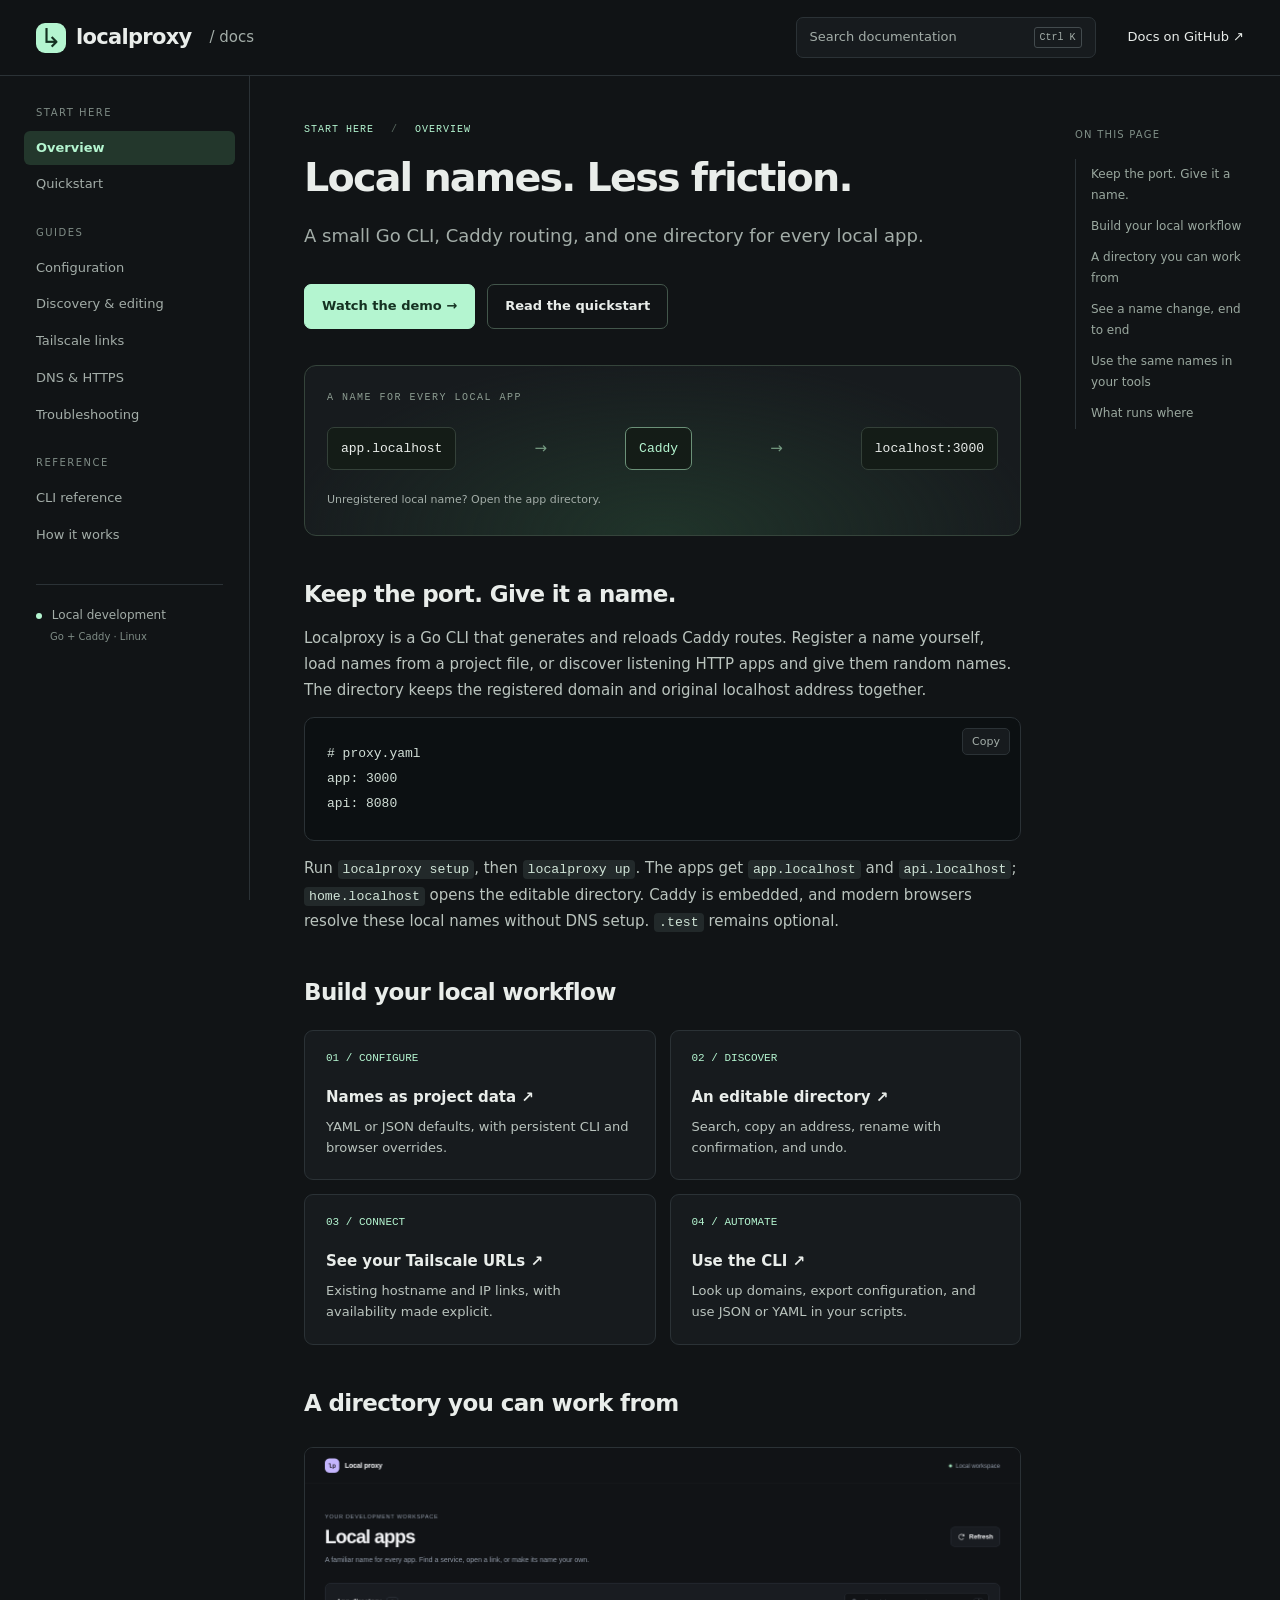
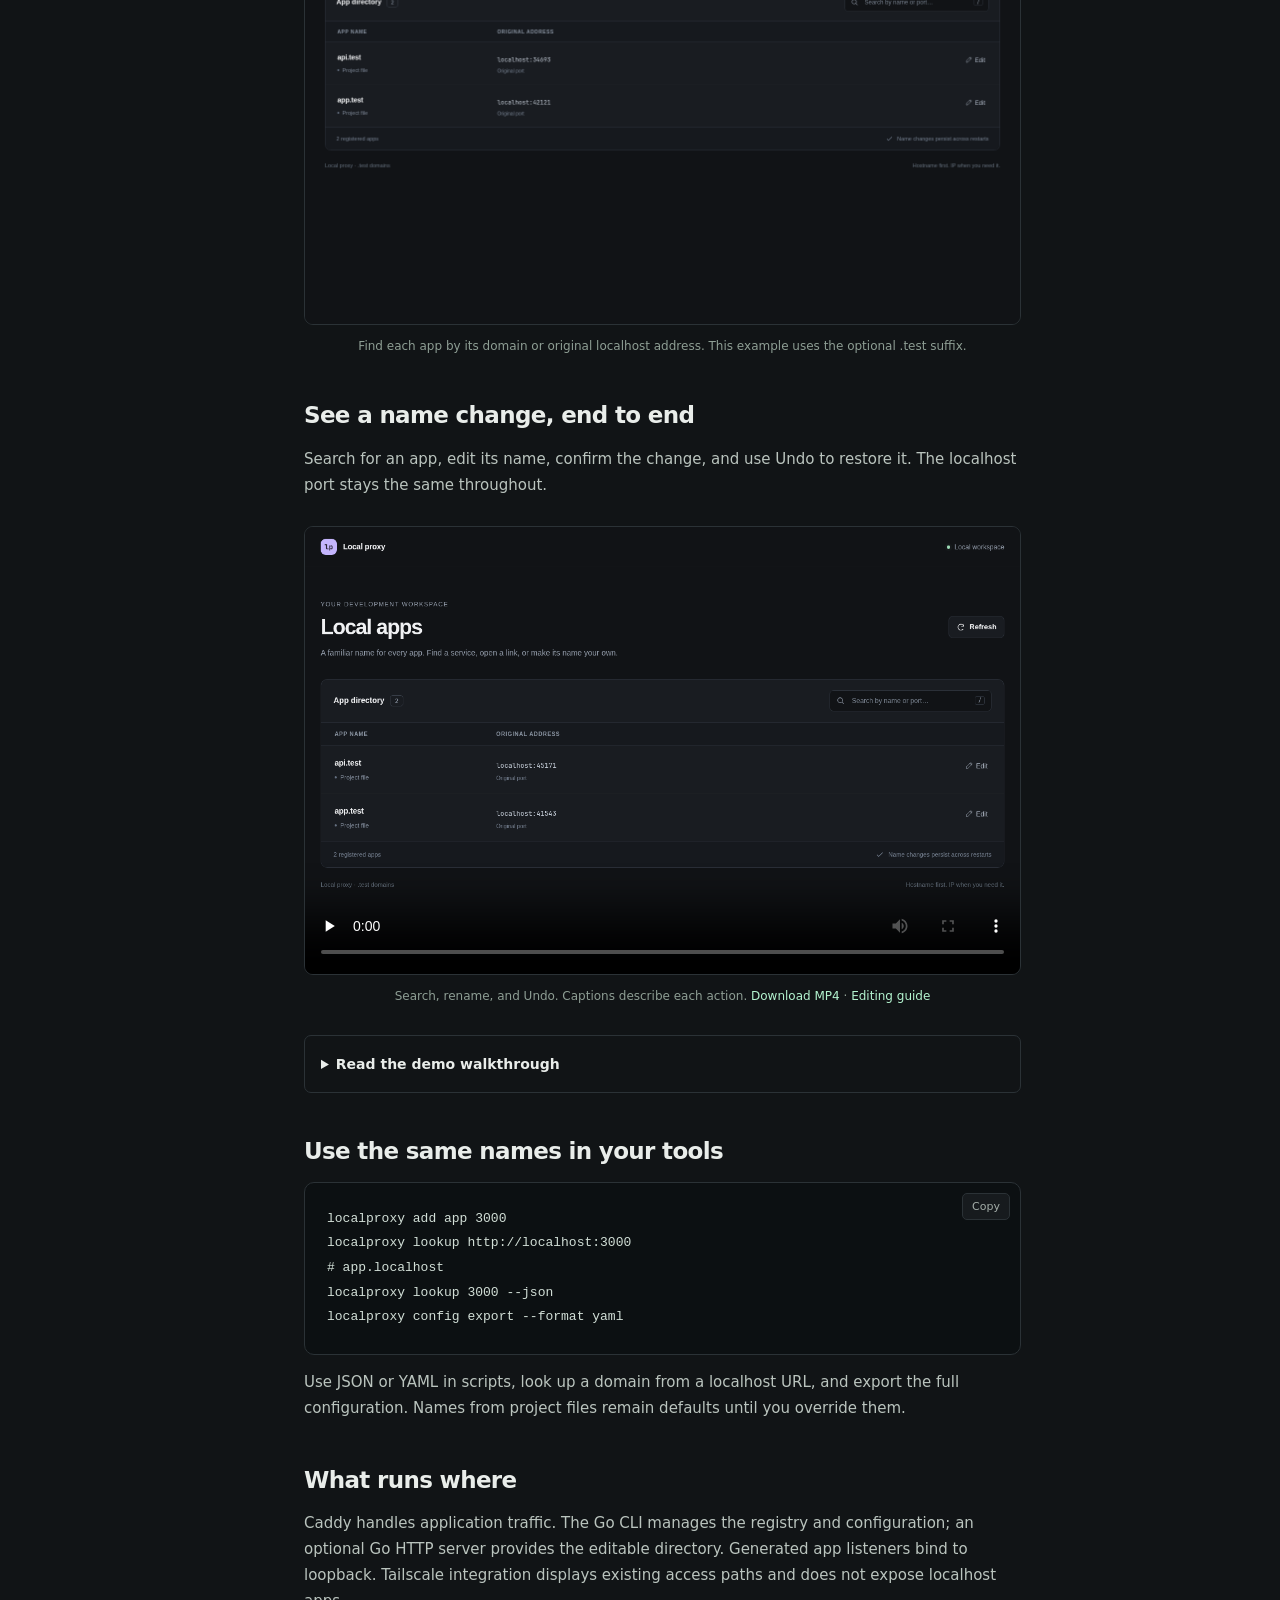
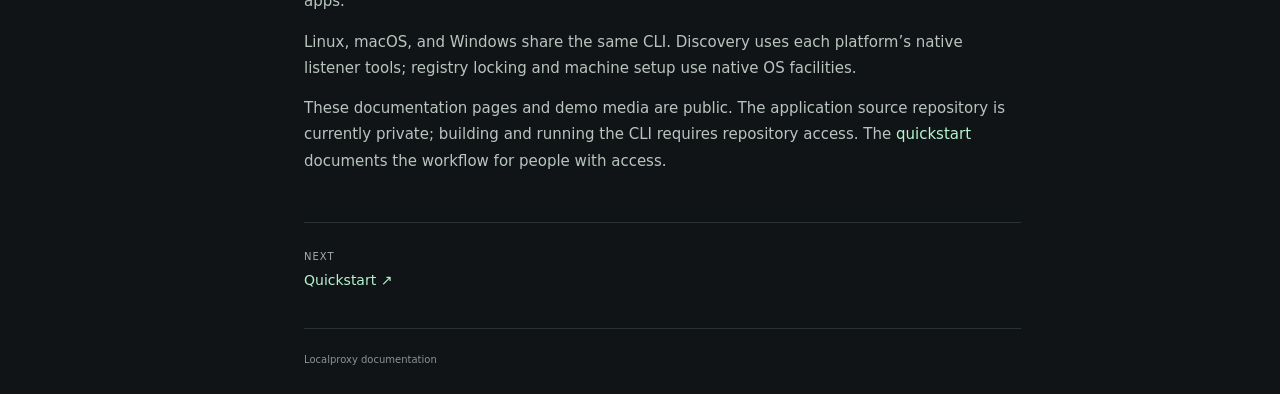
==== commit 4ebaf689: "Publish Local Proxy docs from b07c102" ====
--- a/index.html
+++ b/index.html
@@ -10,18 +10,17 @@
 <button id="menu-toggle" type="button" aria-expanded="false" aria-controls="sidebar">Menu</button></header>
 <div class="layout"><aside id="sidebar"><nav aria-label="Documentation"><p class="nav-label">START HERE</p><a href="index.html" aria-current="page">Overview</a><a href="quickstart.html">Quickstart</a><p class="nav-label">GUIDES</p><a href="configuration.html">Configuration</a><a href="directory.html">Discovery & editing</a><a href="tailnet.html">Tailscale links</a><a href="dns.html">DNS & HTTPS</a><a href="troubleshooting.html">Troubleshooting</a><p class="nav-label">REFERENCE</p><a href="cli.html">CLI reference</a><a href="architecture.html">How it works</a></nav><div class="sidebar-note"><span class="dot"></span> Local development<br><small>Go + Caddy · Linux</small></div></aside>
 <main id="main"><div class="eyebrow">START HERE <span>/</span> Overview</div><h1>Local names. Less friction.</h1><p class="lead">A small Go CLI, Caddy routing, and one directory for every local app.</p><div class="actions"><a class="button primary" href="#demo">Watch the demo <span aria-hidden="true">→</span></a><a class="button" href="quickstart.html">Read the quickstart</a></div>
-<div class="routing" role="img" aria-label="app.test routes through Caddy to localhost port 3000. Unknown names under .test open the directory."><div class="routing-caption">A NAME FOR EVERY LOCAL APP</div><div class="route-flow"><span class="route-node">app.test</span><span class="route-arrow">→</span><span class="route-node accent">Caddy</span><span class="route-arrow">→</span><span class="route-node">localhost:3000</span></div><small>Unregistered local name? Open the app directory.</small></div>
+<div class="routing" role="img" aria-label="app.localhost routes through Caddy to localhost port 3000. Unknown names under .localhost open the directory."><div class="routing-caption">A NAME FOR EVERY LOCAL APP</div><div class="route-flow"><span class="route-node">app.localhost</span><span class="route-arrow">→</span><span class="route-node accent">Caddy</span><span class="route-arrow">→</span><span class="route-node">localhost:3000</span></div><small>Unregistered local name? Open the app directory.</small></div>
 <h2 id="overview">Keep the port. Give it a name.</h2>
 <p>Localproxy is a Go CLI that generates and reloads Caddy routes. Register a name yourself, load names from a project file, or discover listening HTTP apps and give them random names. The directory keeps the registered domain and original localhost address together.</p>
 <pre><code># proxy.yaml
 app: 3000
 api: 8080</code></pre>
-<p>These register <code>app.test</code> and <code>api.test</code>. Browser URLs also need local DNS and certificate trust, and HTTPS depends on the <a href="dns.html#compatibility">client’s wildcard compatibility</a>. The reserved name <code>home.test</code> opens the directory. A configurable suffix lets you use names such as <code>app.dev.test</code>.</p>
-<div class="callout"><p>Start with the isolated demo: it uses temporary files and high ports, and needs no DNS changes or system certificate installation. The <a href="dns.html#compatibility">TLS compatibility note</a> explains why its HTTPS walkthrough uses <code>.dev.test</code>.</p></div>
+<p>Run <code>localproxy setup</code>, then <code>localproxy up</code>. The apps get <code>app.localhost</code> and <code>api.localhost</code>; <code>home.localhost</code> opens the editable directory. Caddy is embedded, and modern browsers resolve these local names without DNS setup. <code>.test</code> remains optional.</p>
 <h2 id="explore">Build your local workflow</h2>
 <div class="cards"><a class="card" href="configuration.html"><span class="card-number">01 / CONFIGURE</span><strong>Names as project data ↗</strong><p>YAML or JSON defaults, with persistent CLI and browser overrides.</p></a><a class="card" href="directory.html"><span class="card-number">02 / DISCOVER</span><strong>An editable directory ↗</strong><p>Search, copy an address, rename with confirmation, and undo.</p></a><a class="card" href="tailnet.html"><span class="card-number">03 / CONNECT</span><strong>See your Tailscale URLs ↗</strong><p>Existing hostname and IP links, with availability made explicit.</p></a><a class="card" href="cli.html"><span class="card-number">04 / AUTOMATE</span><strong>Use the CLI ↗</strong><p>Look up domains, export configuration, and use JSON or YAML in your scripts.</p></a></div>
 <h2 id="preview">A directory you can work from</h2>
-<figure><a href="assets/screenshots/directory-desktop.png"><img src="assets/screenshots/directory-desktop.png" width="1440" height="960" alt="Localproxy directory showing api.test and app.test with localhost links and Edit buttons" loading="lazy"></a><figcaption>Find each app by its domain or original localhost address.</figcaption></figure>
+<figure><a href="assets/screenshots/directory-desktop.png"><img src="assets/screenshots/directory-desktop.png" width="1440" height="960" alt="Localproxy directory showing api.test and app.test with localhost links and Edit buttons" loading="lazy"></a><figcaption>Find each app by its domain or original localhost address. This example uses the optional .test suffix.</figcaption></figure>
 <h2 id="demo">See a name change, end to end</h2>
 <p>Search for an app, edit its name, confirm the change, and use Undo to restore it. The localhost port stays the same throughout.</p>
 <figure class="demo-video"><video controls playsinline preload="none" poster="assets/videos/directory-demo-poster.png" width="1280" height="800" aria-label="Local Proxy demo: search, rename an app with confirmation, and undo the change">
@@ -34,13 +33,13 @@
 <h2 id="cli-workflow">Use the same names in your tools</h2>
 <pre><code>localproxy add app 3000
 localproxy lookup http://localhost:3000
-# app.test
+# app.localhost
 localproxy lookup 3000 --json
 localproxy config export --format yaml</code></pre>
 <p>Use JSON or YAML in scripts, look up a domain from a localhost URL, and export the full configuration. Names from project files remain defaults until you override them.</p>
 <h2 id="scope">What runs where</h2>
 <p>Caddy handles application traffic. The Go CLI manages the registry and configuration; an optional Go HTTP server provides the editable directory. Generated app listeners bind to loopback. Tailscale integration displays existing access paths and does not expose localhost apps.</p>
-<p>The current implementation is Linux-oriented: discovery uses <code>ss</code>, registry locking uses Unix file locks, and the machine setup script targets Arch/Omarchy.</p>
+<p>Linux, macOS, and Windows share the same CLI. Discovery uses each platform’s native listener tools; registry locking and machine setup use native OS facilities.</p>
 
 <p>These documentation pages and demo media are public. The application source repository is currently private; building and running the CLI requires repository access. The <a href="quickstart.html">quickstart</a> documents the workflow for people with access.</p>
 
